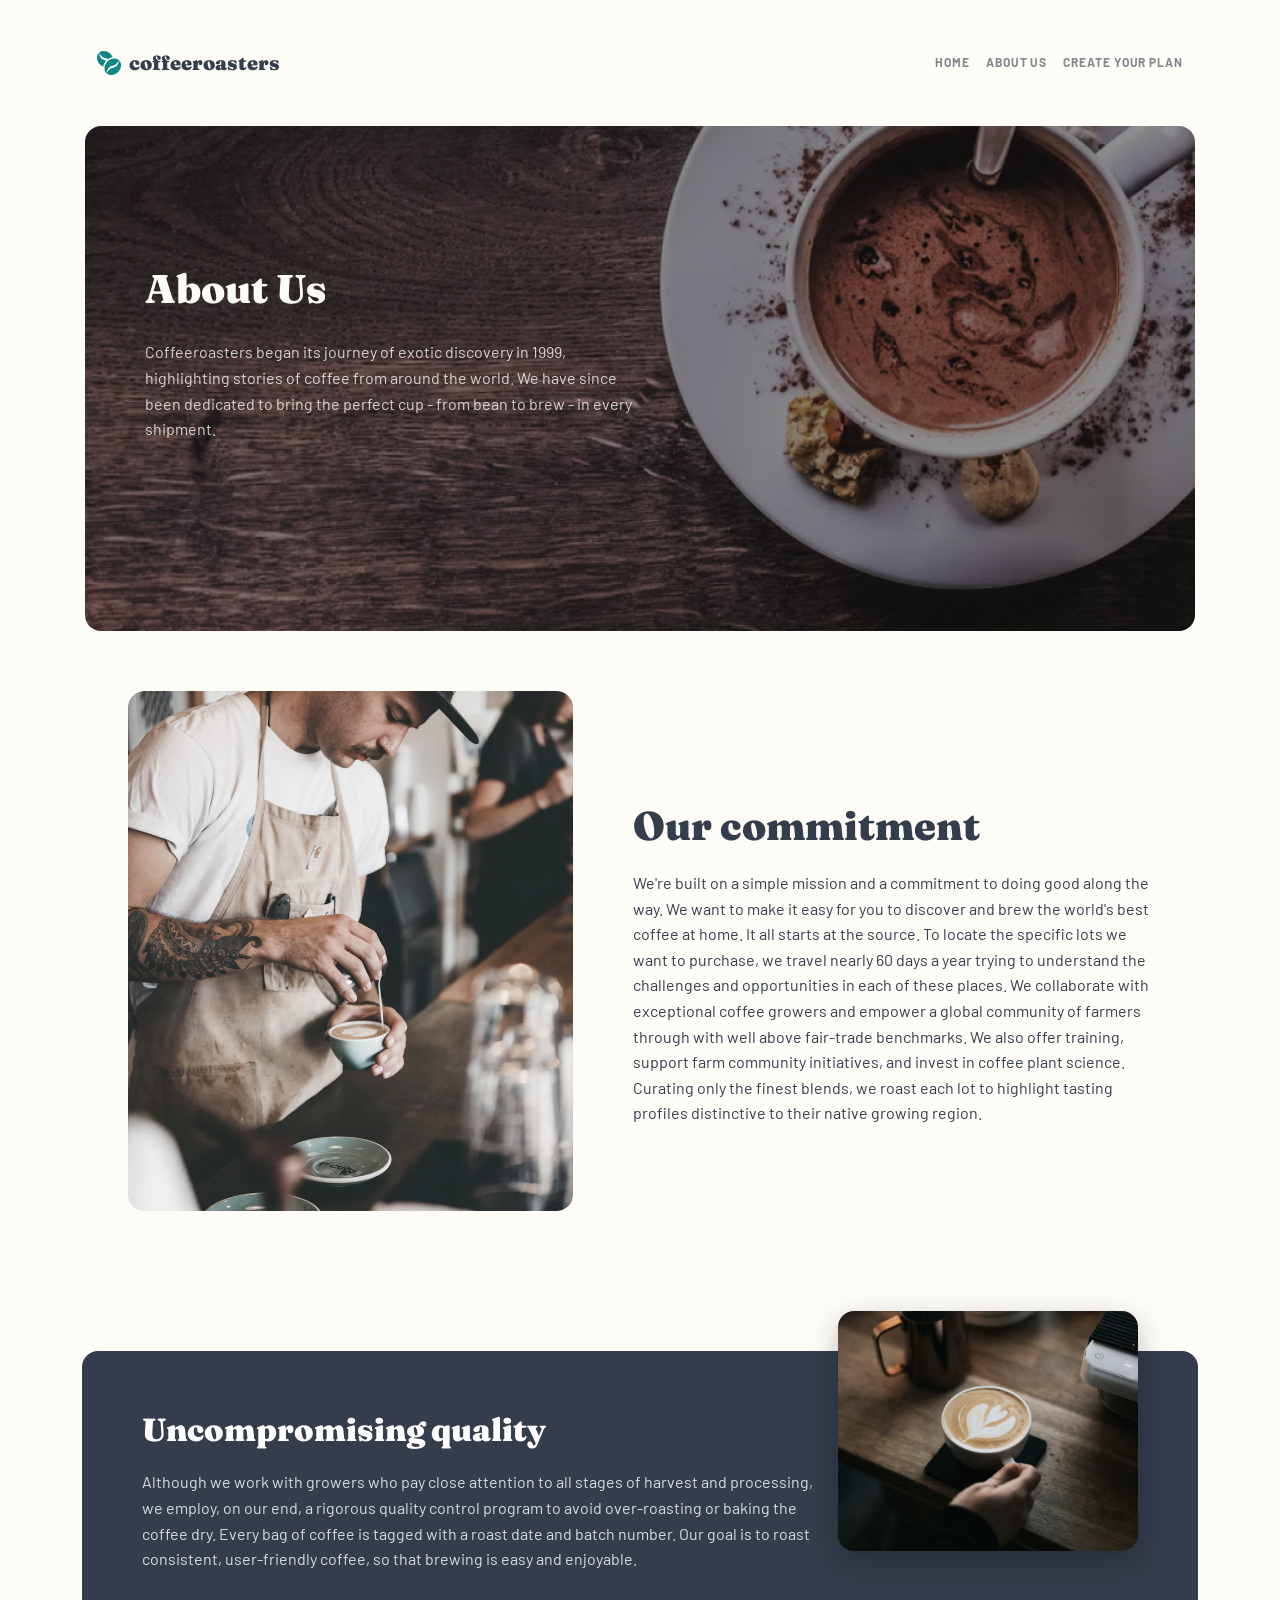
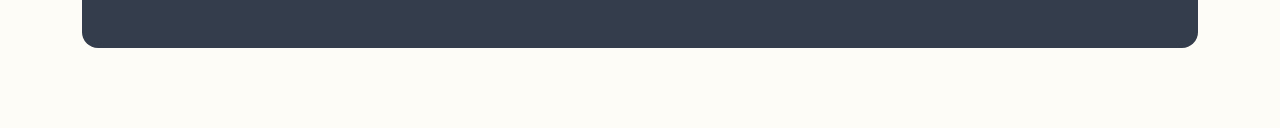
==== about.html @ b6cb4447 "updated-version" ====
<!doctype html>
<html lang="en">
  <head>
    <meta charset="UTF-8" />
    <meta name="viewport" content="width=device-width, initial-scale=1.0" />
    <title>Document</title>
    <link rel="stylesheet" href="./style.css" />
    <script
      src="https://cdn.jsdelivr.net/npm/bootstrap@5.3.8/dist/js/bootstrap.bundle.min.js"
      integrity="sha384-FKyoEForCGlyvwx9Hj09JcYn3nv7wiPVlz7YYwJrWVcXK/BmnVDxM+D2scQbITxI"
      crossorigin="anonymous"
    ></script>
    <link
      href="https://cdn.jsdelivr.net/npm/bootstrap@5.3.8/dist/css/bootstrap.min.css"
      rel="stylesheet"
      integrity="sha384-sRIl4kxILFvY47J16cr9ZwB07vP4J8+LH7qKQnuqkuIAvNWLzeN8tE5YBujZqJLB"
      crossorigin="anonymous"
    />
  </head>
  <body>
    <header class="py-5 px-2" id="navbar">
      <div class="container d-flex align-items-center justify-content-between">
        <div class="d-flex align-items-center gap-2">
          <img
            src="./photos/Combined Shape.png"
            alt="logo icon"
            style="max-width: 24px"
          />
          <h1 class="m-0 fs-5">coffeeroasters</h1>
        </div>
        <nav class="d-none d-md-flex d-lg-flex align-items-center gap-3">
          <a
            class="link-offset-2 link-underline link-underline-opacity-0"
            href="./index.html"
          >
            HOME
          </a>

          <a
            class="link-offset-2 link-underline link-underline-opacity-0"
            href="./about.html"
          >
            ABOUT US
          </a>

          <a
            class="link-offset-2 link-underline link-underline-opacity-0"
            href="./plan.html"
          >
            Create your plan
          </a>
        </nav>
        <button
          class="border-0 bg-transparent d-md-none d-lg-none p-0"
          type="button"
          data-bs-toggle="offcanvas"
          data-bs-target="#coffeeMenu"
          aria-controls="coffeeMenu"
        >
          <img
            src="./photos/Combined Shape 2.png"
            alt="menu"
            style="max-width: 16px"
          />
        </button>

        <div
          class="offcanvas offcanvas-end"
          tabindex="-1"
          id="coffeeMenu"
          aria-labelledby="coffeeMenuLabel"
        >
          <div class="offcanvas-header pt-5 pb-3">
            <div class="d-flex align-items-center gap-2">
              <img
                src="./photos/Combined Shape.png"
                alt="logo icon"
                style="max-width: 24px"
              />
              <h1 class="m-0 fs-5">coffeeroasters</h1>
            </div>
            <button
              type="button"
              class="btn-close"
              data-bs-dismiss="offcanvas"
              aria-label="Close"
            ></button>
          </div>
          <div class="offcanvas-body">
            <nav class="navbar-nav">
              <a class="nav-link" href="./index.html"> HOME </a>

              <a class="nav-link" href="./about.html"> ABOUT US </a>

              <a class="nav-link" href="./plan.html"> CREATE YOUR PLAN </a>
            </nav>
          </div>
        </div>
      </div>
    </header>
    <section class="col-12" id="section5">
      <div class="container position-relative" id="background-container">
        <img
          src="./photos/About Image.png"
          class="background"
          alt="Coffee brewing in a French press"
        />
        <div
          class="px-3 px-lg-5 text-center text-md-start d-flex flex-column align-items-center align-items-md-start"
          id="content1"
        >
          <h1 class="text col-10 col-lg-6 mx-auto mx-md-0">About Us</h1>
          <p class="col-10 col-lg-6 mx-auto mx-md-0">
            Coffeeroasters began its journey of exotic discovery in 1999,
            highlighting stories of coffee from around the world. We have since
            been dedicated to bring the perfect cup - from bean to brew - in
            every shipment.
          </p>
        </div>
      </div>
    </section>
    <section class="col-12" id="section6">
      <div
      class="container d-flex flex-column flex-md-row align-items-center">
      
        <div class="image-wrap">
          <img src="./photos/parista.png" alt="our barista" />
        </div>
        <div class="text">
          <h1>Our commitment</h1>
          <p>
            We're built on a simple mission and a commitment to doing good along
            the way. We want to make it easy for you to discover and brew the
            world's best coffee at home. It all starts at the source. To locate
            the specific lots we want to purchase, we travel nearly 60 days a
            year trying to understand the challenges and opportunities in each
            of these places. We collaborate with exceptional coffee growers and
            empower a global community of farmers through with well above
            fair-trade benchmarks. We also offer training, support farm
            community initiatives, and invest in coffee plant science. Curating
            only the finest blends, we roast each lot to highlight tasting
            profiles distinctive to their native growing region.
          </p>
        </div>
      </div>
    </section>
<section class="quality-section" id="quality">
  <div class="container">
    <div class="quality-wrap">
      <div class="quality-card">
        <h2>Uncompromising quality</h2>
        <p>
          Although we work with growers who pay close attention to all stages
          of harvest and processing, we employ, on our end, a rigorous
          quality control program to avoid over-roasting or baking the
          coffee dry. Every bag of coffee is tagged with a roast date and
          batch number. Our goal is to roast consistent, user-friendly
          coffee, so that brewing is easy and enjoyable.
        </p>
      </div>

      <div class="quality-image">
        <img src="./photos/coffe-photo.png" alt="latte art coffee" />
      </div>
    </div>
  </div>
</section> 
  </body>
</html>
---- style.css ----
@import url("https://fonts.googleapis.com/css2?family=Fraunces:ital,opsz,wght@0,9..144,100..900;1,9..144,100..900&display=swap");
@import url("https://fonts.googleapis.com/css2?family=Barlow:ital,wght@0,100;0,200;0,300;0,400;0,500;0,600;0,700;0,800;0,900;1,100;1,200;1,300;1,400;1,500;1,600;1,700;1,800;1,900&display=swap");

* {
  margin: 0;
  padding: 0;
  box-sizing: border-box;
}

html,
body {
  background-color: #fefcf7 !important;
}

#navbar {
  .container {
    max-width: 1110px;
  }
  h1 {
    color: #333d4b;
    font-family: Fraunces;
    font-weight: 900;
    font-size: 25px;
    line-height: 150%;
    letter-spacing: 0px;
    text-align: center;
  }

  a {
    font-family: Barlow;
    font-weight: 700;
    font-style: Bold;
    font-size: 12px;
    line-height: 130%;
    letter-spacing: 0.92px;
    text-transform: uppercase;
    color: #83888f;
  }
}

#section1 {
  .container {
    max-width: 1110px;
    width: 100%;
    height: auto;
    border-radius: 16px;
    overflow: hidden;

    &#background-container {
      width: 100%;
      min-height: 505px;
      border-radius: 16px;
      position: relative;
      box-sizing: border-box;
      display: flex;
      align-items: center;
    }

    .background {
      position: absolute;
      inset: 0;
      width: 100%;
      height: 100%;
      object-fit: cover;
      object-position: right center;
      z-index: 0;
    }

    @media (max-width: 767.98px) {
      &#background-container::after {
        content: "";
        position: absolute;
        inset: 0;
        background: #00000099;
        z-index: 1;
        pointer-events: none;
        border-radius: 16px;
      }
    }

    #content1 {
      padding: 0 20px;
      width: 100%;
      position: relative;
      z-index: 2;

      .text {
        color: #fefcf7;
        opacity: 1;
        font-family: Fraunces;
        font-weight: 900;
        font-size: 32px;
        line-height: 100%;
        margin-bottom: 20px;
      }

      p {
        opacity: 0.8;
        font-family: Barlow;
        font-weight: 400;
        font-size: 14px;
        line-height: 160%;
        color: #fefcf7;
        padding-bottom: 30px;
        padding-top: 30px;
      }

      #cta-btn {
        font-family: Fraunces;
        font-weight: 900;
        font-size: 14px;
        line-height: 140%;
        letter-spacing: 0px;
        text-align: center;
        background-color: #2a8a8a;
        border: none;
        padding: 14px 28px;
        border-radius: 6px;
        font-weight: 600;
      }

      @media (min-width: 768px) and (max-width: 991.98px) {
        width: 420px;

        .text {
          font-size: 48px;
        }

        p {
          font-size: 16px;
          padding-top: 24px;
          padding-bottom: 24px;
        }
      }

      @media (min-width: 992px) {
        .text {
          font-size: 72px;
        }

        p {
          font-size: 16px;
          padding-top: 30px;
          padding-bottom: 30px;
        }
      }
    }
  }
}

#section2 {
  padding-top: 111px;
  .container {
    max-width: 1110px;
    width: 100%;
    min-height: 500px;
    border-radius: 16px;
    position: relative;
    background-color: #fefcf7;
    overflow: hidden;
    box-sizing: border-box;
  }

  #background-text {
    top: 0;
    left: 50%;
    transform: translateX(-50%);
    width: 100%;
    margin: 0;

    font-family: Fraunces;
    font-weight: 900;
    font-size: 32px;
    line-height: 100%;
    white-space: nowrap;

    z-index: 0;

    background: linear-gradient(to bottom, #83888c, #fefcf7);

    -webkit-background-clip: text;
    background-clip: text;
    -webkit-text-fill-color: transparent;
  }

  .row {
    position: relative;
    z-index: 1;
    padding-top: 80px;
  }

  .card {
    border: none;
    background: transparent;
  }

  .card-img-top {
    border: none;
    object-fit: contain;
  }

  .card-body {
    background: #fefcf7;
  }

  .card-title {
    font-family: Fraunces;
    font-weight: 900;
  }

  .card-text {
    font-family: Barlow;
    font-weight: 400;
    font-style: Regular;
    font-size: 16px;
    line-height: 160%;
    letter-spacing: 0px;
    text-align: center;
  }

  @media (min-width: 768px) and (max-width: 991.98px) {
    #background-text {
      font-size: 105px;
    }

    .row {
      padding-top: 60px;
    }

    .card {
      display: flex;
      flex-direction: row;
      align-items: center;
    }

    .card-img-top {
      width: 40%;
      height: auto;
      object-fit: contain;
    }

    .card-body {
      width: 60%;
      padding: 15px;
    }
  }

  @media (min-width: 992px) {
    #background-text {
      width: 1110px;
      font-size: 170px;
      font-weight: 900;
      font-family: Fraunces;
    }

    .row {
      padding-top: 130px;
    }
  }
}

#section3 {
  padding-top: 111px;
  padding-bottom: 111px;

  .container {
    max-width: 1110px;
    padding: 0 85px;
    box-sizing: border-box;
  }

  .dark-box {
    background-color: #2c343e;
    padding: 96px 0 100px 0;
    text-align: center;
  }

  h1 {
    font-family: Fraunces;
    font-weight: 900;
    color: #fefcf7;
    font-size: 40px;
    line-height: 120%;
    letter-spacing: 0px;
    text-align: center;
  }

  p {
    max-width: 540px;
    margin: 0 auto;
    font-family: Barlow;
    font-weight: 400;
    font-size: 16px;
    line-height: 160%;
    letter-spacing: 0px;
    text-align: center;
    color: #fefcf7;
  }

  .boxes-row {
    margin-left: 0;
    margin-right: 0;
    margin-top: -80px;
    position: relative;
    z-index: 2;
  }

  .box {
    background-color: #0e8784;
    border-radius: 12px;
    padding: 40px;
    height: 100%;
    box-sizing: border-box;

    h4 {
      font-family: Barlow;
      font-weight: 700;
      font-size: 20px;
      color: #fefcf7;
      text-align: center;
      margin: 0 0 12px 0;
    }

    p {
      color: #d9f2ee;
      font-size: 15px;
      max-width: none;
      margin: 0;
      text-align: center;
    }
  }

  .icon-circle {
    width: 80px;
    height: 80px;
    border-radius: 50%;
    display: flex;
    align-items: center;
    justify-content: center;
    margin: 0 auto 24px auto;

    .icon-img {
      width: 55%;
      height: 55%;
      object-fit: contain;
    }
  }

  @media (max-width: 991.98px) {
    .container {
      padding: 0 24px;
    }

    .dark-box {
      padding: 60px 0 60px 0;
    }

    .boxes-row {
      margin-top: -30px;
    }

    .box {
      display: flex;
      align-items: flex-start;
      gap: 16px;
      padding: 20px;
      text-align: left;

      h4,
      p {
        font-size: 14px;
        text-align: left;
      }

      h4 {
        font-size: 17px;
        margin-bottom: 6px;
      }
    }

    .icon-circle {
      margin: 0;
      width: 56px;
      height: 56px;
      flex-shrink: 0;
    }

    .box-text {
      flex: 1;
      min-width: 0;
    }
  }
}
#section4 {
  .container {
    max-width: 1110px;
    padding: 0 85px;
    box-sizing: border-box;
  }
  h2 {
    font-family: Fraunces;
    font-weight: 900;
    font-style: Black;
    font-size: 24px;
    line-height: 150%;
    letter-spacing: 0px;
    color: #83888f;
  }
  .steps-line {
    max-width: 900px;
    margin: 0 auto;

    img {
      width: 100%;
      height: auto;
      display: block;
    }
  }

  .card {
    border: none;
    background: transparent;

    h1 {
      font-family: Fraunces;
      font-weight: 900;
      color: #e0a370;
      font-size: 72px;
      line-height: 100%;
      letter-spacing: 0px;
      margin-bottom: 16px;
    }

    h5 {
      font-family: Fraunces;
      font-weight: 900;
      color: #2c343e;
      font-size: 32px;
      line-height: 114%;
      letter-spacing: 0px;
      margin-bottom: 16px;
    }

    p {
      font-family: Barlow;
      font-weight: 400;
      color: #333d4b;
      font-size: 16px;
      line-height: 160%;
      letter-spacing: 0px;
      margin: 0;
    }
  }

  #cta-btn {
    font-family: Fraunces;
    font-weight: 900;
    font-size: 14px;
    line-height: 140%;
    letter-spacing: 0px;
    text-align: center;
    background-color: #2a8a8a;
    border: none;
    padding: 14px 28px;
    border-radius: 6px;
    display: inline-block;
  }

  @media (max-width: 767.98px) {
    .steps-line {
      display: none;
    }
    h2 {
      font-size: 20px;
    }
    .card {
      align-items: center;

      h1 {
        font-size: 48px;
      }

      h5 {
        font-size: 22px;
        text-align: center;
      }

      p {
        font-size: 14px;
        text-align: center;
        align-items: center;
      }
    }
  }
}
#section5 {
  .container {
    max-width: 1110px;
    width: 100%;
    height: auto;
    border-radius: 16px;
    overflow: hidden;

    &#background-container {
      width: 100%;
      min-height: 505px;
      border-radius: 16px;
      position: relative;
      box-sizing: border-box;
      display: flex;
      align-items: center;
    }

    .background {
      position: absolute;
      inset: 0;
      width: 100%;
      height: 100%;
      object-fit: cover;
      z-index: 0;
    }

    @media (max-width: 767.98px) {
      &#background-container::after {
        content: "";
        position: absolute;
        inset: 0;
        z-index: 1;
        pointer-events: none;
        border-radius: 16px;
      }
      .background {
        object-position: center center;
      }
    }

    #content1 {
      padding: 0 20px;
      width: 100%;
      position: relative;
      z-index: 2;

      .text {
        color: #fefcf7;
        opacity: 1;
        font-family: Fraunces;
        font-weight: 900;
        font-size: 32px;
        line-height: 100%;
        margin-bottom: 20px;
      }

      p {
        opacity: 0.8;
        font-family: Barlow;
        font-weight: 400;
        font-size: 14px;
        line-height: 160%;
        color: #fefcf7;
        padding-bottom: 30px;
        padding-top: 30px;
      }
      @media (min-width: 768px) and (max-width: 991.98px) {
        width: 420px;

        .text {
          font-size: 48px;
        }

        p {
          font-size: 16px;
          padding-top: 24px;
          padding-bottom: 24px;
        }
      }

      @media (min-width: 992px) {
        .text {
          font-size: 40px;
        }

        p {
          font-size: 16px;
          padding-top: 10px;
          padding-bottom: 30px;
        }
      }
    }
  }
}
#section6 {
  padding: 60px 0;
  .container {
    display: flex;
    align-items: flex-start;
    justify-content: center;
    gap: 60px;
    padding: 0;
    width: 100%;
    max-width: 1110px;
    box-sizing: border-box;

    .image-wrap {
      flex: 0 0 445px;
      height: 520px;
      border-radius: 16px;
      overflow: hidden;
    

      img {
        width: 100%;
        height: 100%;
        object-fit: cover;
        display: block;
        border-radius: 16px;

      }
    }

    .text {
      flex: 0 0 520px;
      padding-top: 42px;

      h1 {
        font-family: Fraunces;
        font-weight: 900;
        font-size: 40px;
        line-height: 120%;
        margin-bottom: 20px;
        color:#333D4B;
      }

      p {
        font-family: Barlow;
        font-weight: 400;
        font-size: 16px;
        line-height: 160%;
        color: #333D4B;
      }
    }

    @media (max-width: 1199px) {
      padding-top: 100px;
      align-items: center;
      gap: 40px;
      padding: 50px 30px;

      .image-wrap {
        flex: 0 1 38%;
      }

      .text {
        flex: 1 1 55%;

        h1 {
          font-size: 34px;
        }
      }
    }

    @media (max-width: 991px) {
      gap: 30px;
      padding: 40px 24px;

      .image-wrap {
        flex: 0 1 40%;
      }

      .text {
        display: flex;
        flex-direction: column;
        justify-content: center;
        flex: 1 1 55%;

        h1 {
          font-size: 32px;
        }

        p {
          font-size: 15px;
        }
      }
    }

    @media (max-width: 767px) {
      flex-direction: column;
      align-items: center;
      padding: 40px 20px;
      gap: 24px;

    .image-wrap {
      flex: 0 0 445px;
      aspect-ratio: 445 / 520;
      border-radius: 16px;
      overflow: hidden;

      img {
        width: 100%;
        height: 100%;
        object-fit: cover;
        display: block;
        border-radius: 16px;
      }
    }
      .text {
        flex: none;
        text-align: center;

        h1 {
          font-size: 24px;
        }

        p {
          font-size: 14px;
        }
      }
    }
  }
} 


.quality-section {
  padding: 80px 0;

  .quality-wrap {
    position: relative;
    width: 100%;
  }

  .quality-card {
    background-color: #333D4B;
    border-radius: 16px;
    padding: 60px 380px 60px 60px; /* مساحة فاضية على اليمين للصورة */
    color: #fff;

    h2 {
      font-family: Fraunces;
      font-weight: 900;
      font-size: 32px;
      margin-bottom: 20px;
    }

    p {
      font-family: Barlow;
      font-size: 16px;
      line-height: 160%;
      color: #D9DCE1;
    }
  }

  .quality-image {
    position: absolute;
    top: -40px;
    right: 60px;
    width: 300px;
    aspect-ratio: 300 / 240;
    border-radius: 16px;
    overflow: hidden;
    box-shadow: 0 10px 30px rgba(0, 0, 0, 0.25);

    img {
      width: 100%;
      height: 100%;
      object-fit: cover;
      display: block;
    }
  }

  /* ================= Tablet ================= */
  @media (max-width: 991px) {
    padding: 60px 0 100px;

    .quality-card {
      padding: 120px 40px 40px; /* مساحة فاضية فوق للصورة */
      text-align: center;
    }

    .quality-image {
      top: -50px;
      right: 0;
      left: 0;
      margin: 0 auto;
      width: 260px;
      aspect-ratio: 260 / 200;
    }
  }

  /* ================= Mobile ================= */
  @media (max-width: 575px) {
    padding: 50px 0 80px;

    .quality-wrap {
      padding-top: 60px; /* نضمن إن الصورة متتقصش من فوق */
    }

    .quality-card {
      padding: 90px 20px 30px;

      h2 {
        font-size: 24px;
      }

      p {
        font-size: 14px;
      }
    }

    .quality-image {
      top: -60px;
      width: 200px;
      aspect-ratio: 200 / 150;
    }
  }
}
#footer {
  h1 {
    color: #ffffff;
    font-family: Fraunces;
    font-weight: 900;
    font-size: 25px;
    line-height: 150%;
    letter-spacing: 0px;
    text-align: center;
  }

  a {
    font-family: Barlow;
    font-weight: 700;
    font-style: Bold;
    font-size: 12px;
    line-height: 130%;
    letter-spacing: 0.92px;
    text-transform: uppercase;
    color: #83888f;
  }
  .container {
    background-color: #2c343e !important;
    max-width: 1110px;
    width: 100%;
    padding: 0 85px;
    box-sizing: border-box;
    height: 100px;
  }
  @media (max-width: 767px) {
    .container {
      height: auto;
      padding: 30px 20px;
      text-align: center;
    }

    h1 {
      font-size: 20px;
    }

    nav {
      flex-wrap: wrap;
      justify-content: center;
    }
  }
}
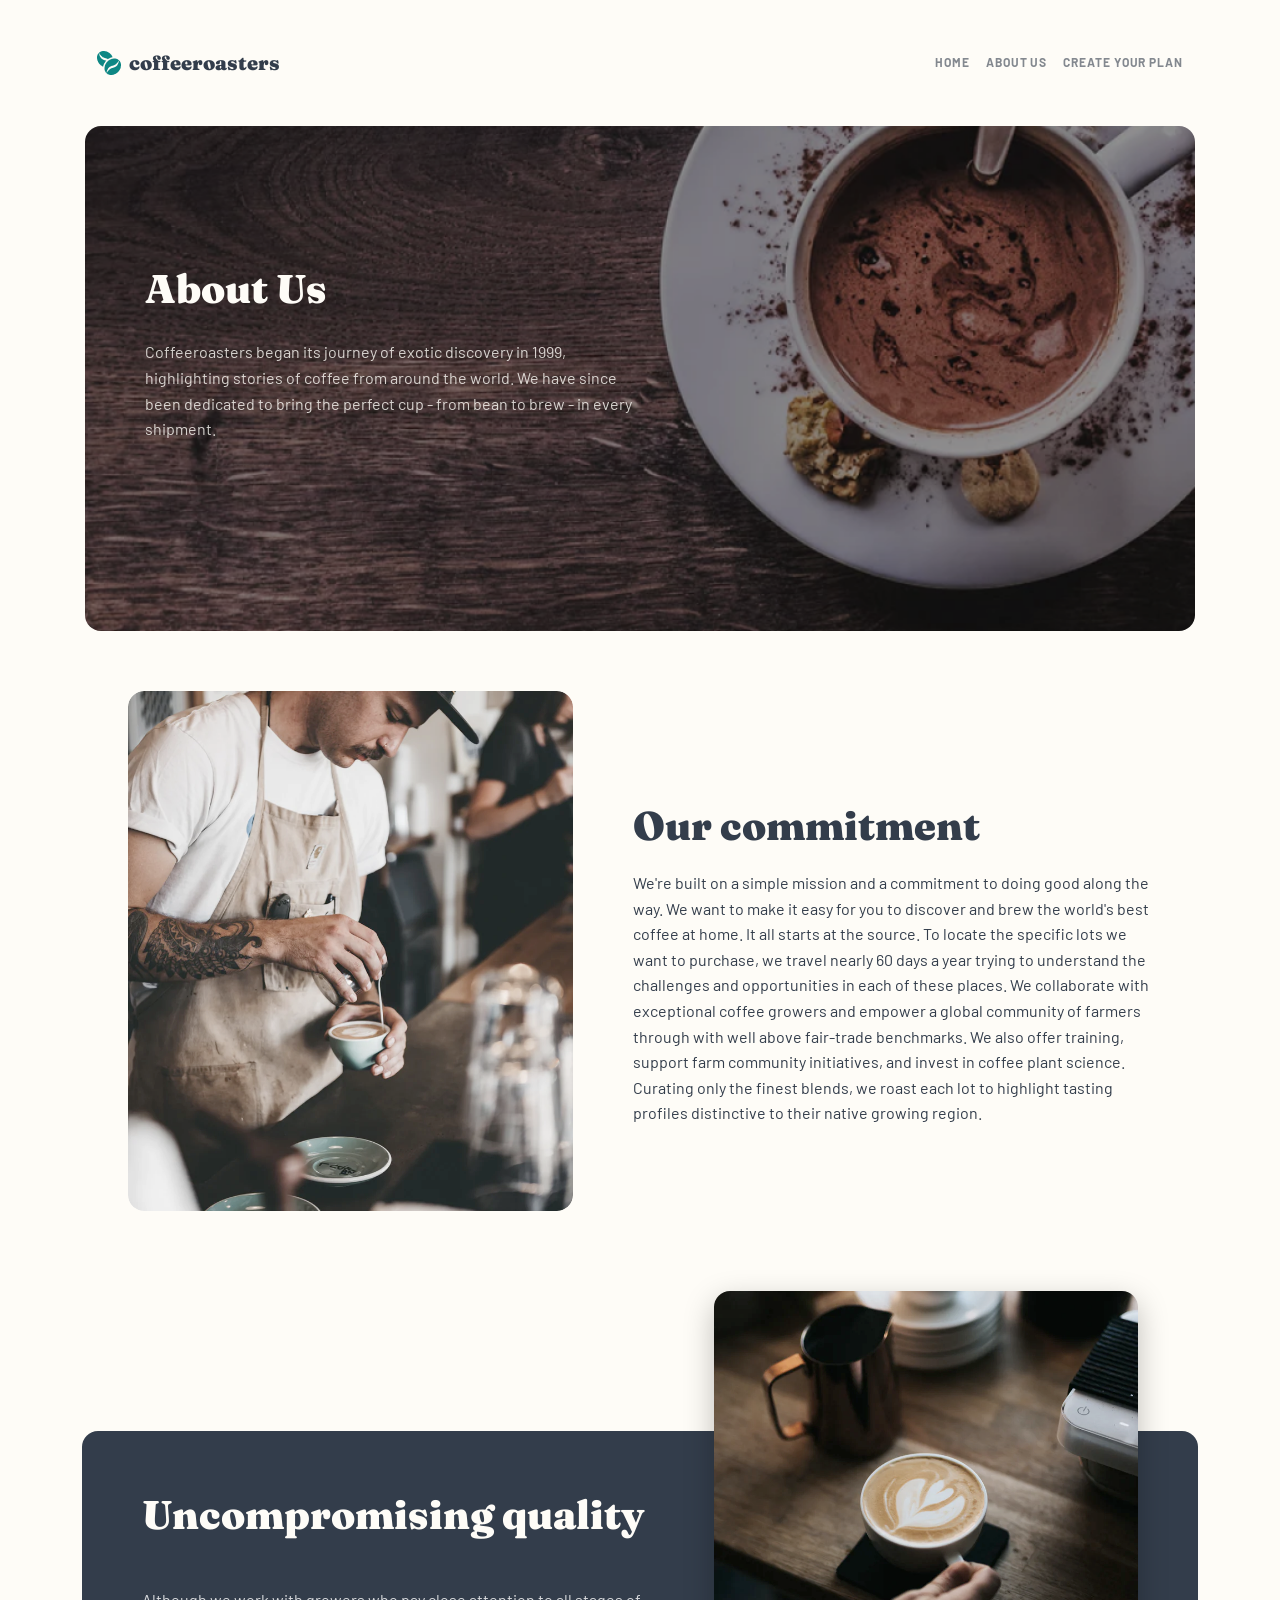
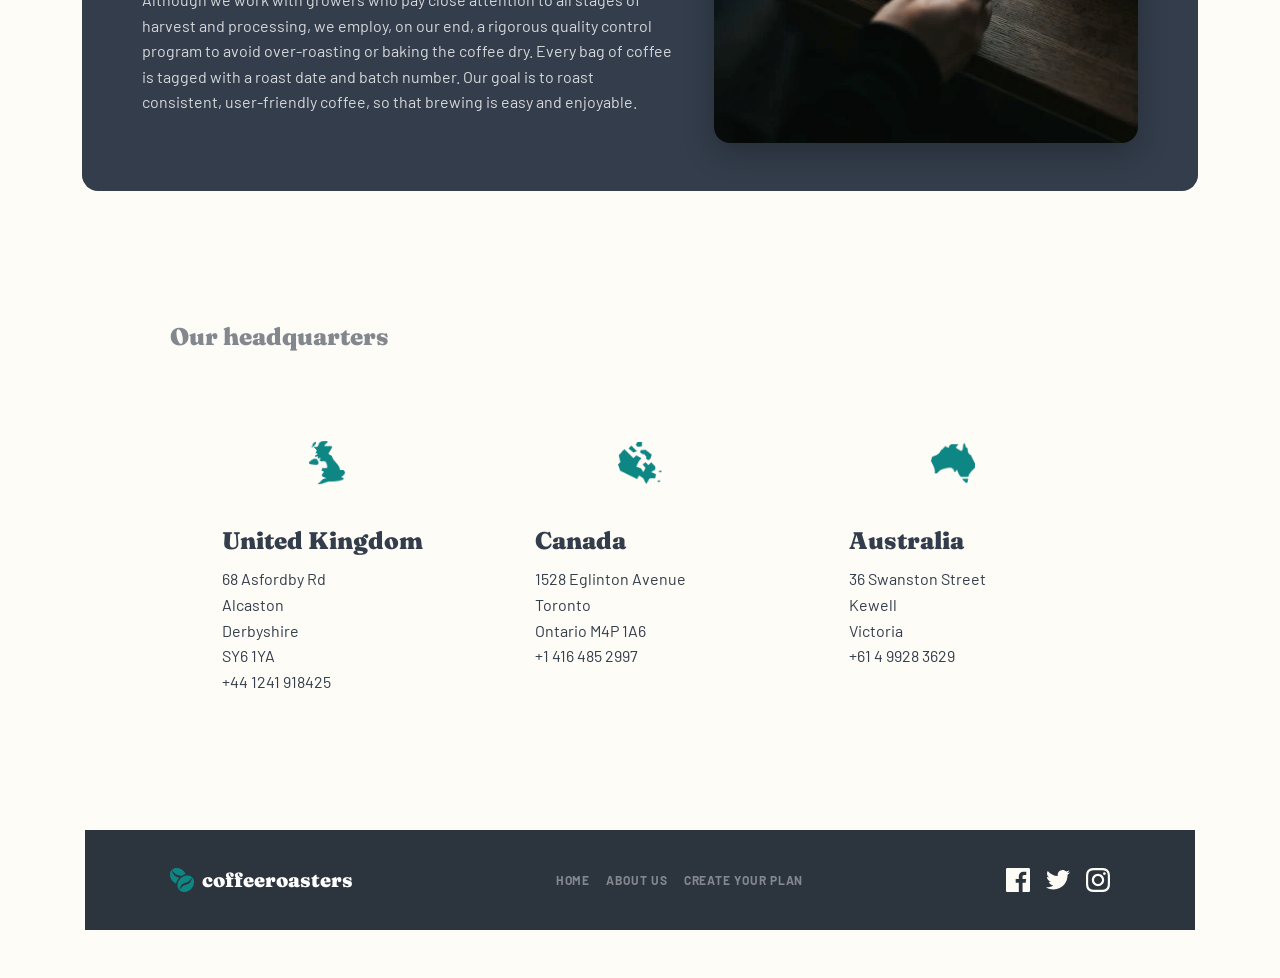
==== commit 5d95ee06: "new-version" ====
--- a/about.html
+++ b/about.html
@@ -120,9 +120,7 @@
       </div>
     </section>
     <section class="col-12" id="section6">
-      <div
-      class="container d-flex flex-column flex-md-row align-items-center">
-      
+      <div class="container d-flex flex-column flex-md-row align-items-center">
         <div class="image-wrap">
           <img src="./photos/parista.png" alt="our barista" />
         </div>
@@ -144,26 +142,155 @@
         </div>
       </div>
     </section>
-<section class="quality-section" id="quality">
-  <div class="container">
-    <div class="quality-wrap">
-      <div class="quality-card">
-        <h2>Uncompromising quality</h2>
-        <p>
-          Although we work with growers who pay close attention to all stages
-          of harvest and processing, we employ, on our end, a rigorous
-          quality control program to avoid over-roasting or baking the
-          coffee dry. Every bag of coffee is tagged with a roast date and
-          batch number. Our goal is to roast consistent, user-friendly
-          coffee, so that brewing is easy and enjoyable.
-        </p>
-      </div>
-
-      <div class="quality-image">
-        <img src="./photos/coffe-photo.png" alt="latte art coffee" />
-      </div>
-    </div>
-  </div>
-</section> 
+    <section class="quality-section" id="quality">
+      <div class="container">
+        <div class="quality-wrap">
+          <div class="quality-card">
+            <h2>Uncompromising quality</h2>
+            <p>
+              Although we work with growers who pay close attention to all
+              stages of harvest and processing, we employ, on our end, a
+              rigorous quality control program to avoid over-roasting or baking
+              the coffee dry. Every bag of coffee is tagged with a roast date
+              and batch number. Our goal is to roast consistent, user-friendly
+              coffee, so that brewing is easy and enjoyable.
+            </p>
+          </div>
+
+          <div class="quality-image">
+            <img src="./photos/coffe-photo.png" alt="latte art coffee" />
+          </div>
+        </div>
+      </div>
+    </section>
+
+    <section class="py-5" id="headquarters">
+      <div class="container position-relative">
+        <h1 class="mb-4">Our headquarters</h1>
+
+        <div class="row g-4 boxes-row w-100">
+          <div class="col-12 col-md-4">
+            <div class="box">
+              <div class="icon-circle">
+                <img src="./photos/UK Map.png" alt="UK-map" class="icon-img" />
+              </div>
+              <div class="box-text">
+                <h2>United Kingdom</h2>
+                <p>
+                  68 Asfordby Rd<br />
+                  Alcaston<br />
+                  Derbyshire<br />
+                  SY6 1YA<br />
+                  +44 1241 918425
+                </p>
+              </div>
+            </div>
+          </div>
+
+          <div class="col-12 col-md-4">
+            <div class="box">
+              <div class="icon-circle">
+                <img
+                  src="./photos//Canada Map.png"
+                  alt="canada-map"
+                  class="icon-img"
+                />
+              </div>
+              <div class="box-text">
+                <h2>Canada</h2>
+                <p>
+                  1528 Eglinton Avenue<br />
+                  Toronto<br />
+                  Ontario M4P 1A6<br />
+                  +1 416 485 2997
+                </p>
+              </div>
+            </div>
+          </div>
+
+          <div class="col-12 col-md-4">
+            <div class="box">
+              <div class="icon-circle">
+                <img
+                  src="./photos/Australia Map.png"
+                  alt="australia-map"
+                  class="icon-img"
+                />
+              </div>
+              <div class="box-text">
+                <h2>Australia</h2>
+                <p>
+                  36 Swanston Street<br />
+                  Kewell<br />
+                  Victoria<br />
+                  +61 4 9928 3629
+                </p>
+              </div>
+            </div>
+          </div>
+        </div>
+      </div>
+    </section>
+    <footer class="py-5 px-2" id="footer">
+      <div
+        class="container d-flex flex-column flex-md-row align-items-center justify-content-between gap-4"
+      >
+        <div class="d-flex align-items-center gap-2">
+          <img
+            src="./photos/Combined Shape.png"
+            alt="logo icon"
+            style="max-width: 24px"
+          />
+          <h1 class="m-0 fs-5">coffeeroasters</h1>
+        </div>
+
+        <nav class="d-flex align-items-center gap-3">
+          <a
+            class="link-offset-2 link-underline link-underline-opacity-0"
+            href="./index.html"
+          >
+            HOME
+          </a>
+
+          <a
+            class="link-offset-2 link-underline link-underline-opacity-0"
+            href="./about.html"
+          >
+            ABOUT US
+          </a>
+
+          <a
+            class="link-offset-2 link-underline link-underline-opacity-0"
+            href="./plan.html"
+          >
+            Create your plan
+          </a>
+        </nav>
+
+        <div class="d-flex align-items-center gap-3">
+          <a
+            href="https://facebook.com"
+            target="_blank"
+            rel="noopener noreferrer"
+          >
+            <img src="./photos/facebook.svg" alt="Facebook" />
+          </a>
+          <a
+            href="https://twitter.com"
+            target="_blank"
+            rel="noopener noreferrer"
+          >
+            <img src="./photos/twitter.svg" alt="Twitter" />
+          </a>
+          <a
+            href="https://instagram.com"
+            target="_blank"
+            rel="noopener noreferrer"
+          >
+            <img src="./photos/instgram.svg" alt="Instagram" />
+          </a>
+        </div>
+      </div>
+    </footer>
   </body>
 </html>
--- a/style.css
+++ b/style.css
@@ -605,7 +605,6 @@
       height: 520px;
       border-radius: 16px;
       overflow: hidden;
-    
 
       img {
         width: 100%;
@@ -613,7 +612,6 @@
         object-fit: cover;
         display: block;
         border-radius: 16px;
-
       }
     }
 
@@ -627,7 +625,7 @@
         font-size: 40px;
         line-height: 120%;
         margin-bottom: 20px;
-        color:#333D4B;
+        color: #333d4b;
       }
 
       p {
@@ -635,7 +633,7 @@
         font-weight: 400;
         font-size: 16px;
         line-height: 160%;
-        color: #333D4B;
+        color: #333d4b;
       }
     }
 
@@ -688,20 +686,20 @@
       padding: 40px 20px;
       gap: 24px;
 
-    .image-wrap {
-      flex: 0 0 445px;
-      aspect-ratio: 445 / 520;
-      border-radius: 16px;
-      overflow: hidden;
-
-      img {
-        width: 100%;
-        height: 100%;
-        object-fit: cover;
-        display: block;
+      .image-wrap {
+        flex: 0 0 445px;
+        aspect-ratio: 445 / 520;
         border-radius: 16px;
-      }
-    }
+        overflow: hidden;
+
+        img {
+          width: 100%;
+          height: 100%;
+          object-fit: cover;
+          display: block;
+          border-radius: 16px;
+        }
+      }
       .text {
         flex: none;
         text-align: center;
@@ -716,47 +714,58 @@
       }
     }
   }
-} 
-
-
+}
 .quality-section {
-  padding: 80px 0;
+  --img-width: clamp(220px, 38%, 445px);
+  --gap: 40px;
+
+  padding: 160px 0 80px;
+  overflow: visible;
 
   .quality-wrap {
     position: relative;
     width: 100%;
+    overflow: visible;
   }
 
   .quality-card {
-    background-color: #333D4B;
+    background-color: #333d4b;
     border-radius: 16px;
-    padding: 60px 380px 60px 60px; /* مساحة فاضية على اليمين للصورة */
+    padding: 60px calc(var(--img-width) + var(--gap) + 60px) 60px 60px;
     color: #fff;
+    transition: padding 0.2s ease;
 
     h2 {
       font-family: Fraunces;
       font-weight: 900;
-      font-size: 32px;
-      margin-bottom: 20px;
+      font-size: 40px;
+      line-height: 120%;
+      color: #fefcf7;
+      padding-bottom: 20px;
     }
 
     p {
+      max-width: 540px;
+      padding-top: 20px;
+      opacity: 0.8;
       font-family: Barlow;
+      font-weight: 400;
       font-size: 16px;
       line-height: 160%;
-      color: #D9DCE1;
     }
   }
 
   .quality-image {
     position: absolute;
-    top: -40px;
+    width: var(--img-width);
+    top: -140px;
     right: 60px;
-    width: 300px;
-    aspect-ratio: 300 / 240;
+    aspect-ratio: 445 / 474;
+    object-fit: cover;
     border-radius: 16px;
     overflow: hidden;
     box-shadow: 0 10px 30px rgba(0, 0, 0, 0.25);
+    transition: width 0.2s ease;
 
     img {
       width: 100%;
@@ -766,31 +775,35 @@
     }
   }
 
-  /* ================= Tablet ================= */
   @media (max-width: 991px) {
     padding: 60px 0 100px;
 
     .quality-card {
-      padding: 120px 40px 40px; /* مساحة فاضية فوق للصورة */
+      padding: 130px 40px 40px;
       text-align: center;
+
+      p {
+        font-size: 14px;
+        text-align: center;
+        max-width: 100%;
+      }
     }
 
     .quality-image {
-      top: -50px;
+      --img-width: 260px;
+      top: -80px;
       right: 0;
       left: 0;
       margin: 0 auto;
-      width: 260px;
       aspect-ratio: 260 / 200;
     }
   }
 
-  /* ================= Mobile ================= */
   @media (max-width: 575px) {
     padding: 50px 0 80px;
 
     .quality-wrap {
-      padding-top: 60px; /* نضمن إن الصورة متتقصش من فوق */
+      padding-top: 60px;
     }
 
     .quality-card {
@@ -799,16 +812,133 @@
       h2 {
         font-size: 24px;
       }
-
       p {
         font-size: 14px;
       }
     }
 
     .quality-image {
+      --img-width: 200px;
       top: -60px;
-      width: 200px;
       aspect-ratio: 200 / 150;
+    }
+  }
+}
+#headquarters {
+  .container {
+    max-width: 1110px;
+    padding: 0 85px;
+    box-sizing: border-box;
+  }
+
+  h1 {padding-bottom: 30px;
+    font-family: Fraunces;
+    font-weight: 900;
+    font-size: 24px;
+    line-height: 150%;
+    color: #83888f;
+  }
+
+  .boxes-row {
+    padding-top:30px;
+    margin-left: 0;
+    margin-right: 0;
+    margin-top: -80px;
+    position: relative;
+    z-index: 2;
+    align-items: stretch;
+
+    > [class*="col-"] {
+      display: flex;
+    }
+  }
+
+  .box {
+    display: flex;
+    flex-direction: column;
+    border-radius: 12px;
+    padding: 40px;
+    width: 100%;
+    height: 100%;
+    box-sizing: border-box;
+
+    h2 {
+      font-family: Fraunces;
+      font-weight: 900;
+      font-size: 24px;
+      line-height: 114%;
+      color: #333d4b;
+      margin: 0 0 12px 0;
+    }
+
+    p {
+      font-family: Barlow;
+      font-weight: 400;
+      font-size: 16px;
+      line-height: 160%;
+      color: #333d4b;
+      max-width: none;
+      margin: 0;
+    }
+  }
+
+  .icon-circle {
+    width: 80px;
+    height: 80px;
+    border-radius: 50%;
+    display: flex;
+    align-items: center;
+    justify-content: center;
+    margin: 0 auto 24px auto;
+    flex-shrink: 0;
+
+    .icon-img {
+      width: 55%;
+      height: 55%;
+      object-fit: contain;
+    }
+  }
+
+  @media (max-width: 767.98px) {
+    h1 {
+      font-size: 16px;
+      text-align: center;
+    }
+
+    .boxes-row {
+      margin-top: 40px;
+    }
+
+    .box {
+      flex-direction: column;
+      align-items: center;
+      text-align: center;
+      gap: 16px;
+      padding: 0;
+      background: transparent;
+      box-shadow: none;
+      border-radius: 0;
+    }
+
+    .icon-circle {
+      width: 64px;
+      height: 64px;
+      margin: 0 0 12px 0;
+    }
+
+    .box-text {
+      width: 100%;
+    }
+
+    h2 {
+      font-size: 18px;
+      text-align: center;
+      margin-bottom: 8px;
+    }
+
+    p {
+      font-size: 14px;
+      text-align: center;
     }
   }
 }
